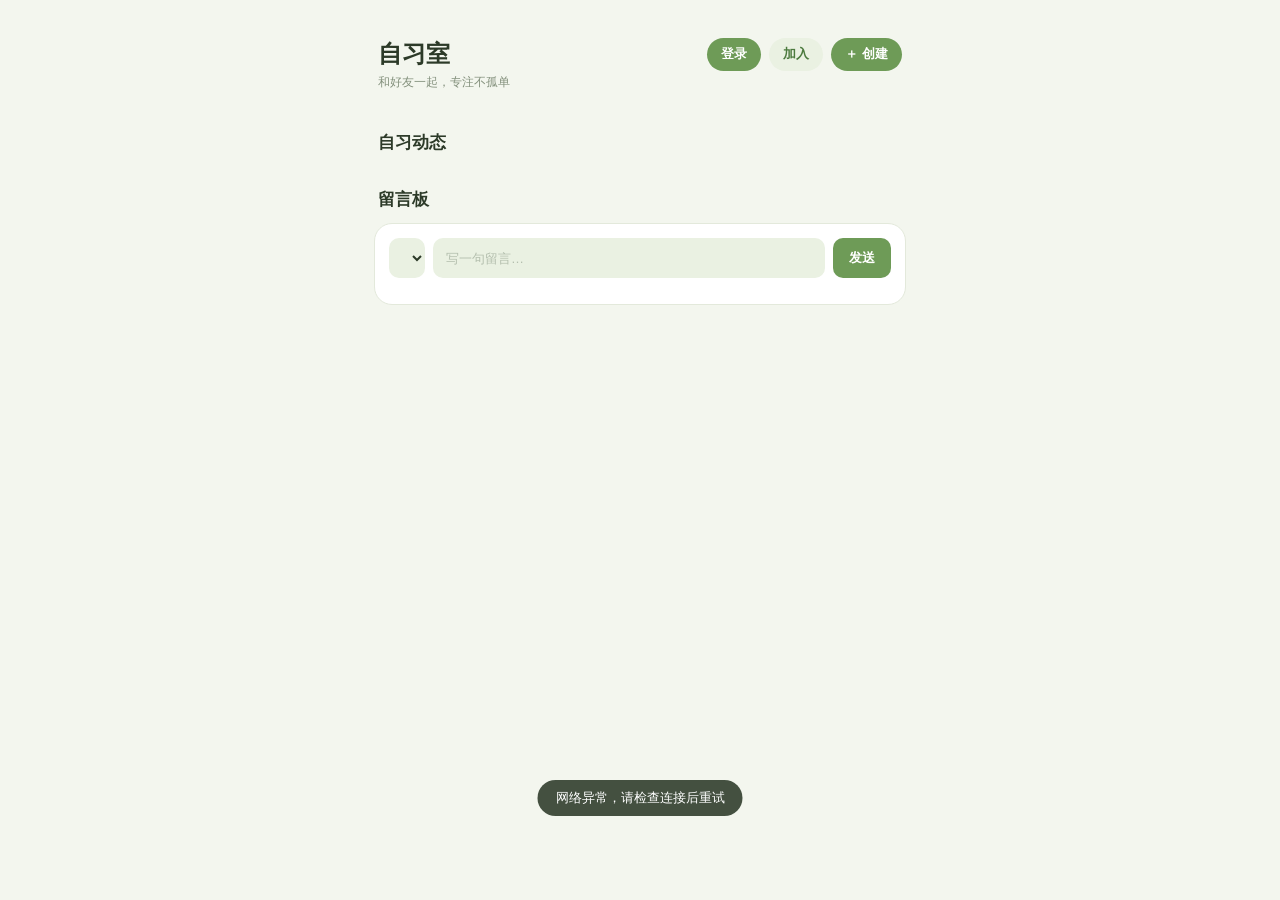
==== index.html @ 6e6fb8e7 "青番 Web：自习室（房间/留言/登录注册），统一 CloudBase 后端" ====
<!DOCTYPE html>
<html lang="zh-CN">
<head>
  <meta charset="UTF-8" />
  <meta name="viewport" content="width=device-width, initial-scale=1, viewport-fit=cover" />
  <title>自习室</title>
  <link rel="stylesheet" href="styles.css" />
</head>
<body>
  <main class="page">
    <!-- 顶栏 -->
    <div class="sr-head">
      <div class="sr-head__txt">
        <div class="sr-head__title">自习室</div>
        <div class="sr-head__sub">和好友一起，专注不孤单</div>
      </div>
      <div class="sr-head__actions">
        <button class="pill pill--ghost" id="userBtn" type="button">登录</button>
        <button class="pill pill--ghost" id="joinRoom" type="button">加入</button>
        <button class="pill pill--leaf" id="createRoom" type="button">＋ 创建</button>
      </div>
    </div>

    <!-- 我的自习室 -->
    <div id="mineWrap"></div>

    <!-- 自习动态 -->
    <div class="section-title">自习动态</div>
    <div class="feed" id="feed"></div>

    <!-- 留言板 -->
    <div class="section-title">留言板</div>
    <div class="board">
      <div class="board__row">
        <select class="board__room" id="boardRoom"></select>
        <input class="board__input" id="boardInput" placeholder="写一句留言…" maxlength="500" />
        <button class="board__send" id="boardSend" type="button">发送</button>
      </div>
      <div class="board__list" id="boardList"></div>
    </div>

    <!-- 好友的自习室 -->
    <div class="section-title" id="otherTitle" hidden>好友的自习室</div>
    <div class="rooms" id="otherRooms"></div>

    <div class="empty" id="empty" hidden>还没有自习室，点右上角「＋ 创建」开始吧</div>
    <div class="empty" id="loading">加载中...</div>
  </main>

  <!-- 创建弹窗 -->
  <div class="modal" id="createModal" hidden>
    <div class="modal__mask" data-close></div>
    <div class="modal__panel">
      <div class="modal__title">创建自习室</div>
      <div class="modal__hint">起个名字，选个主题，喊上好友一起学</div>
      <input class="modal__input" id="newName" placeholder="自习室名称" maxlength="60" />
      <div class="theme-row" id="themeRow">
        <button class="theme-chip is-on" data-theme="共学" type="button">📚<span>共学</span></button>
        <button class="theme-chip" data-theme="晨读" type="button">🌅<span>晨读</span></button>
        <button class="theme-chip" data-theme="冲刺" type="button">🔥<span>冲刺</span></button>
        <button class="theme-chip" data-theme="静心" type="button">🌙<span>静心</span></button>
      </div>
      <div class="modal__actions">
        <button class="modal__btn" data-close type="button">取消</button>
        <button class="modal__btn modal__btn--primary" id="doCreate" type="button">创建</button>
      </div>
    </div>
  </div>

  <!-- 确认弹窗（解散 / 退出） -->
  <div class="modal" id="confirmModal" hidden>
    <div class="modal__mask" data-close></div>
    <div class="modal__panel">
      <div class="modal__title" id="cfmTitle">删除自习室？</div>
      <div class="modal__hint" id="cfmText"></div>
      <div class="modal__actions">
        <button class="modal__btn" data-close type="button">取消</button>
        <button class="modal__btn modal__btn--danger" id="cfmOk" type="button">删除</button>
      </div>
    </div>
  </div>

  <script src="config.js"></script>
  <script src="auth.js"></script>
  <script src="api.js"></script>
  <script src="home.js"></script>
</body>
</html>
---- styles.css ----
/* 青番 Web · 视觉风格对齐鸿蒙端（青番绿主题：暖绿 + 衬线标题 + 大圆角卡片） */

:root {
  --leaf: #6e9b57;
  --leaf-deep: #4c7a3e;
  --leaf-soft: #dce8cf;
  --tomato: #e07a5f;
  --tomato-soft: #f6e1d6;
  --gold: #d9a441;

  --bg: #f3f6ee;
  --card: #ffffff;
  --surface2: #eaf1e2;
  --ink: #2c3a28;
  --ink2: #84917d;
  --ink3: #b4bfae;
  --line: #e3e9db;

  --radius: 18px;
  --radius-lg: 20px;
  --font-display: Georgia, "Times New Roman", "Songti SC", "SimSun", serif;
}

* { box-sizing: border-box; }

/* 关键：class 里的 display 会覆盖 hidden 属性，这里统一兜底 */
[hidden] { display: none !important; }

html, body {
  margin: 0;
  background: var(--bg);
  color: var(--ink);
  font-family: system-ui, -apple-system, "Segoe UI", "PingFang SC", "Microsoft YaHei", sans-serif;
  -webkit-font-smoothing: antialiased;
}

a { color: inherit; text-decoration: none; }
button { font-family: inherit; }

.page {
  max-width: 560px;
  margin: 0 auto;
  padding: 12px 14px 60px;
  min-height: 100vh;
}

/* 顶部栏 */
.topbar {
  position: sticky;
  top: 0;
  z-index: 10;
  display: flex;
  align-items: center;
  gap: 10px;
  height: 50px;
  padding: 0 4px;
  background: rgba(243, 246, 238, 0.92);
  backdrop-filter: blur(8px);
}
.topbar__back {
  width: 34px;
  height: 34px;
  border: none;
  background: transparent;
  font-size: 22px;
  color: var(--ink);
  cursor: pointer;
  border-radius: 10px;
}
.topbar__back:hover { background: var(--surface2); }
.topbar__title { font-family: var(--font-display); font-size: 19px; font-weight: 600; color: var(--ink); }

/* 首页头部（渐变卡） */
.banner {
  background: linear-gradient(135deg, var(--leaf-deep), var(--leaf));
  border-radius: var(--radius-lg);
  padding: 26px 20px;
  color: #fff;
}
.banner-title { font-family: var(--font-display); font-size: 24px; font-weight: 600; }
.banner-tip { margin-top: 6px; font-size: 13px; color: rgba(255, 255, 255, 0.88); }
.banner-actions { display: flex; gap: 12px; margin-top: 22px; }

.btn {
  flex: 1;
  height: 42px;
  line-height: 42px;
  text-align: center;
  border-radius: 999px;
  font-size: 15px;
  border: none;
  cursor: pointer;
}
.btn.primary { background: #fff; color: var(--leaf-deep); font-weight: 600; }
.btn.ghost {
  background: rgba(255, 255, 255, 0.16);
  color: #fff;
  border: 1px solid rgba(255, 255, 255, 0.55);
}

.section-title {
  margin: 22px 4px 12px;
  font-family: var(--font-display);
  font-size: 17px;
  font-weight: 600;
  color: var(--ink);
}

/* 房间列表 */
.room-list { display: flex; flex-direction: column; gap: 12px; }
.room-item {
  display: flex;
  align-items: center;
  justify-content: space-between;
  background: var(--card);
  border: 1px solid var(--line);
  border-radius: var(--radius);
  padding: 16px;
  cursor: pointer;
  transition: background 0.15s ease;
}
.room-item:hover { background: #fafcf6; }
.room-main { flex: 1; min-width: 0; }
.room-name {
  display: flex;
  align-items: center;
  gap: 8px;
  font-size: 15.5px;
  font-weight: 600;
  color: var(--ink);
}
.tag { font-size: 10.5px; border-radius: 999px; padding: 2px 8px; font-weight: 500; }
.tag.owner { color: var(--leaf-deep); background: var(--leaf-soft); }
.tag.locked { color: var(--ink2); background: var(--surface2); }
.room-meta { margin-top: 6px; font-size: 12px; color: var(--ink3); }
.arrow { font-size: 22px; color: var(--ink3); padding-left: 8px; }

.empty { text-align: center; color: var(--ink2); font-size: 13px; padding: 44px 20px; }

/* 表单页（创建 / 加入） */
.form-card {
  background: var(--card);
  border: 1px solid var(--line);
  border-radius: var(--radius-lg);
  padding: 20px 18px;
}
.label { font-size: 14px; color: var(--ink); margin-bottom: 8px; }
.label.no-margin { margin-bottom: 0; }
.input {
  width: 100%;
  height: 44px;
  background: var(--surface2);
  border: 1px solid transparent;
  border-radius: 12px;
  padding: 0 14px;
  font-size: 15px;
  color: var(--ink);
  outline: none;
  transition: border-color 0.15s ease, background 0.15s ease;
}
.input::placeholder { color: var(--ink3); }
.input:focus { border-color: var(--leaf); background: #fff; }
.input + .label { margin-top: 24px; }
.input.with-gap { margin-bottom: 16px; }

.switch-row { display: flex; align-items: center; justify-content: space-between; margin-top: 22px; }
.hint { font-size: 12px; color: var(--ink2); margin: 8px 0 16px; }

.switch {
  position: relative;
  width: 50px;
  height: 30px;
  border-radius: 15px;
  background: var(--ink3);
  border: none;
  cursor: pointer;
  transition: background 0.15s ease;
}
.switch.is-on { background: var(--leaf); }
.switch::after {
  content: "";
  position: absolute;
  top: 3px;
  left: 3px;
  width: 24px;
  height: 24px;
  border-radius: 50%;
  background: #fff;
  transition: transform 0.15s ease;
}
.switch.is-on::after { transform: translateX(20px); }

.submit {
  margin-top: 26px;
  height: 46px;
  line-height: 46px;
  text-align: center;
  border-radius: 999px;
  background: var(--leaf);
  color: #fff;
  font-size: 16px;
  font-weight: 600;
  border: none;
  width: 100%;
  cursor: pointer;
  transition: background 0.15s ease;
}
.submit:hover { background: var(--leaf-deep); }
.submit:disabled { opacity: 0.6; cursor: default; }

/* 房间详情 */
.room-card {
  background: var(--card);
  border: 1px solid var(--line);
  border-radius: var(--radius-lg);
  padding: 18px 16px;
}
.room-head { display: flex; align-items: center; gap: 8px; }
.room-head .room-name { font-family: var(--font-display); font-size: 20px; font-weight: 600; }
.room-sub { margin-top: 8px; font-size: 13px; color: var(--ink2); }
.link { color: var(--leaf-deep); margin-left: 6px; cursor: pointer; font-weight: 500; }

.members {
  margin-top: 12px;
  border-top: 1px solid var(--line);
  padding-top: 12px;
  display: flex;
  flex-direction: column;
  gap: 8px;
}
.member { display: flex; align-items: center; gap: 8px; }
.member-role {
  font-size: 11px;
  color: var(--ink2);
  background: var(--surface2);
  border-radius: 999px;
  padding: 2px 9px;
}
.member-role.owner { color: var(--leaf-deep); background: var(--leaf-soft); }
.member-id { font-size: 13px; color: var(--ink3); }

.room-actions { display: flex; gap: 10px; margin-top: 16px; }
.mini-btn {
  flex: 1;
  font-size: 13px;
  line-height: 36px;
  height: 36px;
  padding: 0;
  background: var(--leaf-soft);
  color: var(--leaf-deep);
  border-radius: 999px;
  border: none;
  cursor: pointer;
  font-weight: 500;
}
.mini-btn.danger { background: var(--tomato-soft); color: var(--tomato); }
.mini-btn:hover { filter: brightness(0.97); }

/* 交流列表 */
.list { display: flex; flex-direction: column; gap: 12px; }
.item {
  display: flex;
  gap: 10px;
  background: var(--card);
  border: 1px solid var(--line);
  border-radius: var(--radius);
  padding: 14px;
}
.avatar {
  flex: none;
  width: 38px;
  height: 38px;
  border-radius: 50%;
  background: var(--leaf-soft);
  display: flex;
  align-items: center;
  justify-content: center;
  overflow: hidden;
}
.avatar-img { width: 38px; height: 38px; object-fit: cover; }
.avatar-text { font-size: 13px; color: var(--leaf-deep); font-weight: 600; padding: 0 3px; overflow: hidden; white-space: nowrap; text-overflow: ellipsis; }

.body { flex: 1; min-width: 0; }
.head { display: flex; align-items: center; gap: 6px; margin-bottom: 4px; }
.nickname { font-size: 14px; font-weight: 600; color: var(--ink); }
.role { font-size: 10.5px; border-radius: 999px; padding: 2px 8px; }
.role-admin { color: var(--tomato); background: var(--tomato-soft); }
.role-user { color: var(--leaf-deep); background: var(--leaf-soft); }
.role-visitor { color: var(--ink2); background: var(--surface2); }

.text { font-size: 15px; color: var(--ink); line-height: 1.55; word-break: break-word; white-space: pre-wrap; }
.reply-to { color: var(--leaf-deep); font-weight: 500; }

.meta { margin-top: 8px; display: flex; align-items: center; justify-content: space-between; }
.time { font-size: 11px; color: var(--ink3); }
.actions { display: flex; gap: 16px; }
.action { font-size: 12px; color: var(--ink2); cursor: pointer; user-select: none; }
.action:hover { color: var(--leaf-deep); }
.action.liked, .action.delete { color: var(--tomato); }

.tip { text-align: center; color: var(--ink3); font-size: 13px; padding: 22px 0; }

/* 底部输入区 */
.footer {
  position: fixed;
  left: 0;
  right: 0;
  bottom: 0;
  background: #fff;
  border-top: 1px solid var(--line);
  padding: 10px 14px calc(10px + env(safe-area-inset-bottom));
  max-width: 560px;
  margin: 0 auto;
}
.reply-bar {
  display: flex;
  align-items: center;
  justify-content: space-between;
  font-size: 12px;
  color: var(--leaf-deep);
  margin-bottom: 6px;
}
.reply-cancel { color: var(--ink3); cursor: pointer; }
.nickname-input {
  width: 100%;
  height: 34px;
  background: var(--surface2);
  border: none;
  border-radius: 10px;
  padding: 0 12px;
  font-size: 13px;
  color: var(--ink);
  margin-bottom: 8px;
  outline: none;
}
.input-row { display: flex; align-items: flex-end; gap: 10px; }
.content-input {
  flex: 1;
  min-height: 38px;
  max-height: 120px;
  background: var(--surface2);
  border: none;
  border-radius: 12px;
  padding: 9px 12px;
  font-size: 14px;
  color: var(--ink);
  resize: none;
  outline: none;
  font-family: inherit;
}
.submit-btn {
  flex: none;
  height: 38px;
  padding: 0 20px;
  border: none;
  border-radius: 999px;
  background: var(--leaf);
  color: #fff;
  font-size: 14px;
  font-weight: 600;
  cursor: pointer;
}
.submit-btn:hover { background: var(--leaf-deep); }
.submit-btn:disabled { opacity: 0.6; cursor: default; }

/* Toast */
.toast {
  position: fixed;
  left: 50%;
  bottom: 84px;
  transform: translate(-50%, 8px);
  background: rgba(44, 58, 40, 0.88);
  color: #fff;
  font-size: 13px;
  padding: 9px 18px;
  border-radius: 999px;
  opacity: 0;
  transition: opacity 0.2s ease, transform 0.2s ease;
  pointer-events: none;
  z-index: 999;
}
.toast.is-show { opacity: 1; transform: translate(-50%, 0); }

/* ===== 首页：鸿蒙端 StudyRoom 布局 ===== */

.sr-head {
  display: flex;
  align-items: flex-start;
  justify-content: space-between;
  gap: 12px;
  padding: 14px 4px 18px;
}
.sr-head__title { font-family: var(--font-display); font-size: 24px; font-weight: 600; color: var(--ink); }
.sr-head__sub { margin-top: 4px; font-size: 12px; color: var(--ink2); }
.sr-head__actions { display: flex; gap: 8px; flex: none; }

.pill {
  border: none;
  border-radius: 999px;
  font-size: 12.5px;
  font-weight: 600;
  padding: 8px 14px;
  cursor: pointer;
}
.pill--leaf { background: var(--leaf); color: #fff; }
.pill--leaf:hover { background: var(--leaf-deep); }
.pill--ghost { background: var(--surface2); color: var(--leaf-deep); }
.pill--ghost:hover { background: var(--leaf-soft); }

/* 我的自习室 · 渐变卡 */
.mine-card {
  background: linear-gradient(135deg, var(--leaf-deep), var(--leaf));
  border-radius: var(--radius-lg);
  padding: 18px;
  color: #fff;
  margin-bottom: 14px;
  cursor: pointer;
}
.mine-card__top { display: flex; align-items: center; gap: 8px; }
.mine-card__name { font-family: var(--font-display); font-size: 17px; font-weight: 600; flex: 1; min-width: 0; overflow: hidden; text-overflow: ellipsis; white-space: nowrap; }
.mine-card__badge {
  flex: none;
  font-size: 11px;
  color: rgba(255, 255, 255, 0.92);
  background: rgba(255, 255, 255, 0.18);
  border-radius: 999px;
  padding: 3px 10px;
}
.mine-card__x { flex: none; font-size: 13px; color: rgba(255, 255, 255, 0.9); padding: 2px 4px; }
.mine-card__sub { margin-top: 4px; font-size: 12px; color: rgba(255, 255, 255, 0.85); }
.mine-card__members { display: flex; gap: 8px; margin-top: 14px; }
.mine-card__avatar {
  width: 36px;
  height: 36px;
  border-radius: 50%;
  display: flex;
  align-items: center;
  justify-content: center;
  font-size: 14px;
  font-weight: 600;
  color: #fff;
  background: rgba(255, 255, 255, 0.22);
  border: 2px solid rgba(255, 255, 255, 0.5);
}
.mine-card__avatar.is-me { background: #fff; color: var(--leaf-deep); }
.mine-card__foot {
  display: flex;
  align-items: center;
  justify-content: space-between;
  margin-top: 14px;
  padding-top: 12px;
  border-top: 1px solid rgba(255, 255, 255, 0.18);
}
.mine-card__meta { font-size: 11.5px; color: rgba(255, 255, 255, 0.85); }
.mine-card__go {
  border: none;
  border-radius: 999px;
  background: #fff;
  color: var(--leaf-deep);
  font-size: 12.5px;
  font-weight: 600;
  padding: 7px 15px;
  cursor: pointer;
}

/* 自习动态 */
.feed { display: flex; flex-direction: column; gap: 10px; }
.feed__row {
  display: flex;
  align-items: center;
  gap: 10px;
  background: var(--card);
  border: 1px solid var(--line);
  border-radius: 14px;
  padding: 12px 14px;
}
.feed__icon {
  flex: none;
  width: 30px;
  height: 30px;
  border-radius: 9px;
  background: var(--leaf-soft);
  display: flex;
  align-items: center;
  justify-content: center;
  font-size: 15px;
}
.feed__text { flex: 1; min-width: 0; font-size: 12.5px; color: var(--ink); }
.feed__time { flex: none; font-size: 10.5px; color: var(--ink3); }

/* 留言板 */
.board {
  background: var(--card);
  border: 1px solid var(--line);
  border-radius: var(--radius);
  padding: 14px;
}
.board__row { display: flex; gap: 8px; }
.board__room {
  flex: none;
  max-width: 120px;
  height: 40px;
  background: var(--surface2);
  border: none;
  border-radius: 10px;
  padding: 0 8px;
  font-size: 13px;
  color: var(--ink);
  outline: none;
}
.board__input {
  flex: 1;
  min-width: 0;
  height: 40px;
  background: var(--surface2);
  border: 1px solid transparent;
  border-radius: 10px;
  padding: 0 12px;
  font-size: 13px;
  color: var(--ink);
  outline: none;
}
.board__input::placeholder { color: var(--ink3); }
.board__input:focus { border-color: var(--leaf); background: #fff; }
.board__send {
  flex: none;
  border: none;
  border-radius: 10px;
  background: var(--leaf);
  color: #fff;
  font-size: 13px;
  font-weight: 600;
  padding: 0 16px;
  cursor: pointer;
}
.board__send:hover { background: var(--leaf-deep); }
.board__send:disabled { opacity: 0.6; cursor: default; }

.board__list { margin-top: 12px; display: flex; flex-direction: column; gap: 10px; }
.board-msg { display: flex; gap: 10px; }
.board-msg__avatar {
  flex: none;
  width: 32px;
  height: 32px;
  border-radius: 50%;
  background: var(--leaf-soft);
  color: var(--leaf-deep);
  font-size: 13px;
  font-weight: 600;
  display: flex;
  align-items: center;
  justify-content: center;
}
.board-msg__body { flex: 1; min-width: 0; }
.board-msg__head { display: flex; align-items: baseline; justify-content: space-between; gap: 10px; }
.board-msg__nick { font-size: 12.5px; font-weight: 600; color: var(--ink); }
.board-msg__time { flex: none; font-size: 10.5px; color: var(--ink3); }
.board-msg__text { margin-top: 3px; font-size: 13px; line-height: 1.55; color: var(--ink); word-break: break-word; white-space: pre-wrap; }

/* 好友的自习室 */
.rooms { display: flex; flex-direction: column; gap: 10px; }
.room-card2 {
  display: flex;
  align-items: center;
  gap: 12px;
  background: var(--card);
  border: 1px solid var(--line);
  border-radius: var(--radius);
  padding: 14px 16px;
}
.room-card2__emoji {
  flex: none;
  width: 44px;
  height: 44px;
  border-radius: 13px;
  background: var(--surface2);
  display: flex;
  align-items: center;
  justify-content: center;
  font-size: 22px;
}
.room-card2__body { flex: 1; min-width: 0; }
.room-card2__name {
  display: flex;
  align-items: center;
  gap: 6px;
  font-size: 14.5px;
  font-weight: 600;
  color: var(--ink);
}
.room-card2__meta { margin-top: 4px; font-size: 11.5px; color: var(--ink3); }
.room-card2__go {
  flex: none;
  border: none;
  border-radius: 999px;
  background: var(--leaf);
  color: #fff;
  font-size: 12.5px;
  font-weight: 600;
  padding: 7px 14px;
  cursor: pointer;
}
.room-card2__go:hover { background: var(--leaf-deep); }
.room-card2__x { flex: none; font-size: 13px; color: var(--ink3); padding: 2px 2px; cursor: pointer; }

/* 弹窗 */
.modal { position: fixed; inset: 0; z-index: 100; display: flex; align-items: center; justify-content: center; }
.modal__mask { position: absolute; inset: 0; background: rgba(30, 40, 26, 0.42); }
.modal__panel {
  position: relative;
  width: 300px;
  max-width: 88vw;
  background: var(--card);
  border-radius: 22px;
  padding: 22px;
  box-shadow: 0 18px 50px rgba(30, 40, 26, 0.22);
}
.modal__title { font-family: var(--font-display); font-size: 17px; font-weight: 600; color: var(--ink); }
.modal__hint { margin-top: 8px; font-size: 12.5px; color: var(--ink2); line-height: 1.5; }
.modal__input {
  width: 100%;
  height: 46px;
  margin-top: 14px;
  background: var(--surface2);
  border: 1px solid transparent;
  border-radius: 12px;
  padding: 0 14px;
  font-size: 14px;
  color: var(--ink);
  outline: none;
}
.modal__input:focus { border-color: var(--leaf); background: #fff; }

.theme-row { display: flex; gap: 8px; margin-top: 14px; }
.theme-chip {
  flex: 1;
  display: flex;
  flex-direction: column;
  align-items: center;
  gap: 5px;
  padding: 10px 0;
  border-radius: 12px;
  background: var(--surface2);
  border: 1px solid var(--line);
  font-size: 11px;
  color: var(--ink3);
  cursor: pointer;
}
.theme-chip span { font-size: 11px; }
.theme-chip.is-on {
  background: var(--leaf-soft);
  border: 1.5px solid var(--leaf);
  color: var(--leaf-deep);
}

.modal__actions { display: flex; gap: 10px; margin-top: 18px; }
.modal__btn {
  flex: 1;
  height: 44px;
  border-radius: 12px;
  border: 1px solid var(--line);
  background: #fff;
  color: var(--ink2);
  font-size: 14px;
  cursor: pointer;
}
.modal__btn--primary { background: var(--leaf); border-color: var(--leaf); color: #fff; font-weight: 600; }
.modal__btn--primary:hover { background: var(--leaf-deep); }
.modal__btn--danger { background: var(--tomato); border-color: var(--tomato); color: #fff; font-weight: 600; }

/* ===== 登录 / 注册（对齐鸿蒙端 Login.ets） ===== */

.login-body {
  background: linear-gradient(180deg, #f7faf2, #eaf1e2);
  min-height: 100vh;
}
.login {
  max-width: 560px;
  margin: 0 auto;
  padding: 0 0 40px;
  min-height: 100vh;
  display: flex;
  flex-direction: column;
}
.login__brand {
  flex: 1;
  min-height: 30vh;
  display: flex;
  flex-direction: column;
  align-items: center;
  justify-content: center;
  padding-top: 20px;
}
.login__tomato { font-size: 64px; line-height: 1; animation: sway 3s ease-in-out infinite; }
@keyframes sway { 0%, 100% { transform: rotate(-3deg); } 50% { transform: rotate(3deg); } }
.login__name {
  margin-top: 8px;
  font-family: var(--font-display);
  font-size: 30px;
  font-weight: 600;
  letter-spacing: 1.4px;
  color: var(--ink);
}
.login__slogan { margin-top: 8px; font-size: 11px; letter-spacing: 3.7px; color: var(--ink3); }

.login__panel { width: 100%; padding: 0 34px; box-sizing: border-box; }

.tabs {
  display: flex;
  gap: 4px;
  padding: 4px;
  border-radius: 14px;
  background: var(--surface2);
  margin-bottom: 16px;
}
.tab {
  flex: 1;
  height: 40px;
  border: none;
  border-radius: 11px;
  background: transparent;
  font-size: 13.5px;
  color: var(--ink2);
  cursor: pointer;
}
.tab.is-on { background: #fff; color: var(--leaf-deep); font-weight: 700; }

.field {
  display: flex;
  align-items: center;
  height: 50px;
  padding: 0 16px;
  background: #fff;
  border: 1px solid var(--line);
  border-radius: 14px;
  margin-top: 12px;
}
.field__prefix { flex: none; width: 26px; font-size: 13px; color: var(--ink3); }
.field__input {
  flex: 1;
  min-width: 0;
  height: 100%;
  border: none;
  background: transparent;
  outline: none;
  font-size: 15px;
  color: var(--ink);
  letter-spacing: 1px;
}
.field__input::placeholder { color: var(--ink3); letter-spacing: 0; }
.code-btn {
  flex: none;
  border: none;
  background: transparent;
  color: var(--leaf-deep);
  font-size: 12px;
  cursor: pointer;
}
.code-btn:disabled { color: var(--ink3); cursor: default; }

.login__btn {
  width: 100%;
  height: 50px;
  margin-top: 18px;
  border: none;
  border-radius: 14px;
  background: var(--leaf);
  color: #fff;
  font-size: 15px;
  font-weight: 700;
  letter-spacing: 4px;
  cursor: pointer;
  box-shadow: 0 10px 24px rgba(110, 155, 87, 0.32);
}
.login__btn:hover { background: var(--leaf-deep); }
.login__btn:disabled { opacity: 0.7; cursor: default; }

.login__demo { margin-top: 8px; text-align: center; font-size: 11px; color: var(--ink3); }
.login__agree { margin-top: 14px; text-align: center; font-size: 11px; color: var(--ink3); }
.login__logged { font-size: 14px; color: var(--ink); margin-bottom: 8px; }
.login__logged b { color: var(--leaf-deep); }

@media (min-width: 560px) {
  .page { padding-top: 24px; }
}
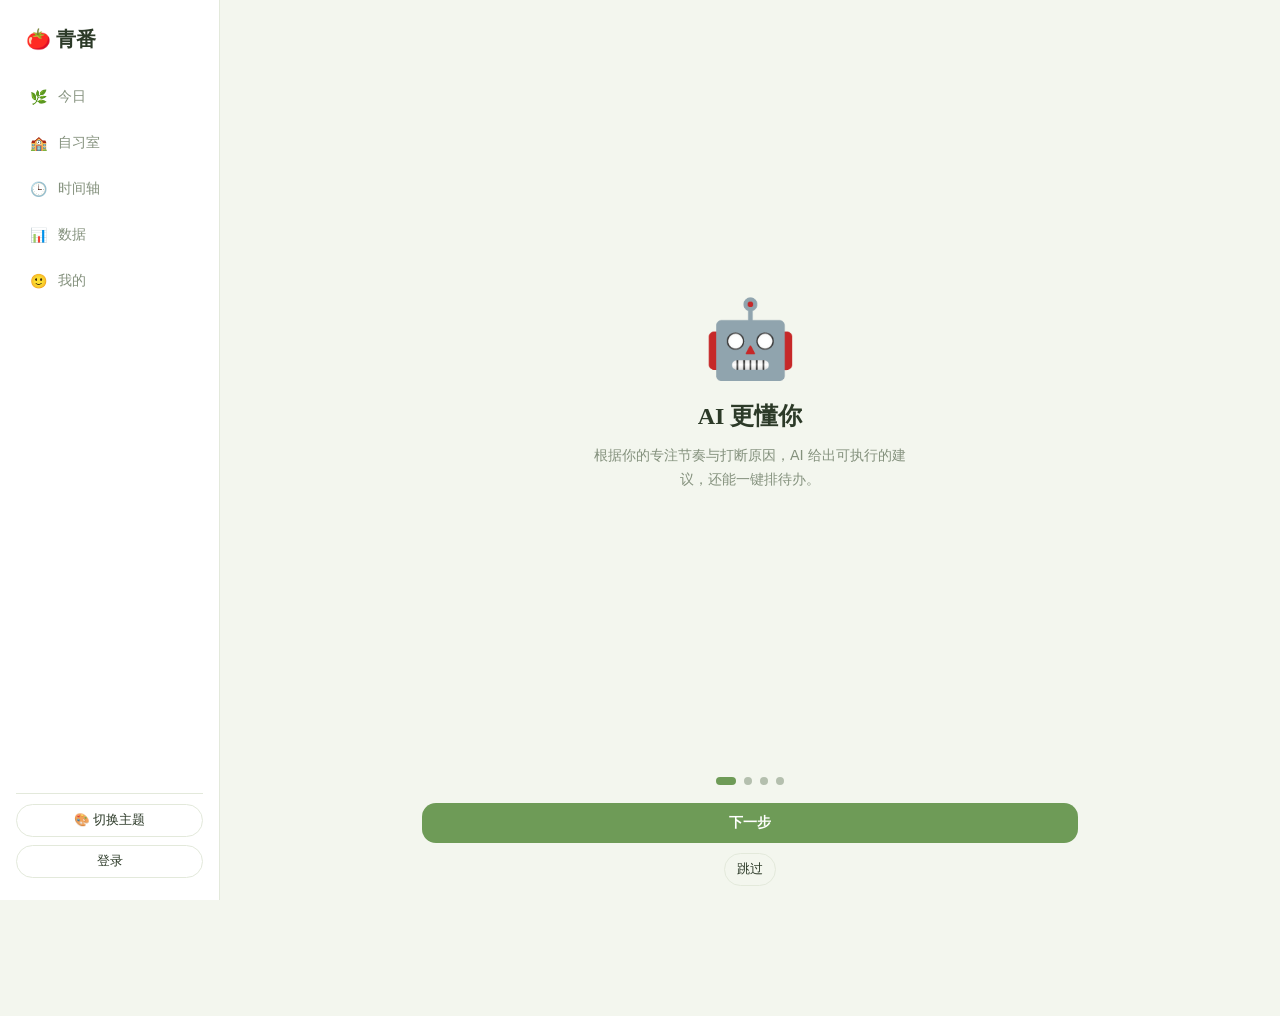
==== commit 41e9596b: "fix: 默认入口跳转到统一应用 app.html，旧自习室页改为 studyroom.html" ====
--- a/index.html
+++ b/index.html
@@ -2,87 +2,12 @@
 <html lang="zh-CN">
 <head>
   <meta charset="UTF-8" />
-  <meta name="viewport" content="width=device-width, initial-scale=1, viewport-fit=cover" />
-  <title>自习室</title>
-  <link rel="stylesheet" href="styles.css" />
+  <meta name="viewport" content="width=device-width, initial-scale=1" />
+  <title>青番 · AI 番茄钟</title>
+  <meta http-equiv="refresh" content="0; url=app.html" />
+  <script>location.replace('app.html');</script>
 </head>
 <body>
-  <main class="page">
-    <!-- 顶栏 -->
-    <div class="sr-head">
-      <div class="sr-head__txt">
-        <div class="sr-head__title">自习室</div>
-        <div class="sr-head__sub">和好友一起，专注不孤单</div>
-      </div>
-      <div class="sr-head__actions">
-        <button class="pill pill--ghost" id="userBtn" type="button">登录</button>
-        <button class="pill pill--ghost" id="joinRoom" type="button">加入</button>
-        <button class="pill pill--leaf" id="createRoom" type="button">＋ 创建</button>
-      </div>
-    </div>
-
-    <!-- 我的自习室 -->
-    <div id="mineWrap"></div>
-
-    <!-- 自习动态 -->
-    <div class="section-title">自习动态</div>
-    <div class="feed" id="feed"></div>
-
-    <!-- 留言板 -->
-    <div class="section-title">留言板</div>
-    <div class="board">
-      <div class="board__row">
-        <select class="board__room" id="boardRoom"></select>
-        <input class="board__input" id="boardInput" placeholder="写一句留言…" maxlength="500" />
-        <button class="board__send" id="boardSend" type="button">发送</button>
-      </div>
-      <div class="board__list" id="boardList"></div>
-    </div>
-
-    <!-- 好友的自习室 -->
-    <div class="section-title" id="otherTitle" hidden>好友的自习室</div>
-    <div class="rooms" id="otherRooms"></div>
-
-    <div class="empty" id="empty" hidden>还没有自习室，点右上角「＋ 创建」开始吧</div>
-    <div class="empty" id="loading">加载中...</div>
-  </main>
-
-  <!-- 创建弹窗 -->
-  <div class="modal" id="createModal" hidden>
-    <div class="modal__mask" data-close></div>
-    <div class="modal__panel">
-      <div class="modal__title">创建自习室</div>
-      <div class="modal__hint">起个名字，选个主题，喊上好友一起学</div>
-      <input class="modal__input" id="newName" placeholder="自习室名称" maxlength="60" />
-      <div class="theme-row" id="themeRow">
-        <button class="theme-chip is-on" data-theme="共学" type="button">📚<span>共学</span></button>
-        <button class="theme-chip" data-theme="晨读" type="button">🌅<span>晨读</span></button>
-        <button class="theme-chip" data-theme="冲刺" type="button">🔥<span>冲刺</span></button>
-        <button class="theme-chip" data-theme="静心" type="button">🌙<span>静心</span></button>
-      </div>
-      <div class="modal__actions">
-        <button class="modal__btn" data-close type="button">取消</button>
-        <button class="modal__btn modal__btn--primary" id="doCreate" type="button">创建</button>
-      </div>
-    </div>
-  </div>
-
-  <!-- 确认弹窗（解散 / 退出） -->
-  <div class="modal" id="confirmModal" hidden>
-    <div class="modal__mask" data-close></div>
-    <div class="modal__panel">
-      <div class="modal__title" id="cfmTitle">删除自习室？</div>
-      <div class="modal__hint" id="cfmText"></div>
-      <div class="modal__actions">
-        <button class="modal__btn" data-close type="button">取消</button>
-        <button class="modal__btn modal__btn--danger" id="cfmOk" type="button">删除</button>
-      </div>
-    </div>
-  </div>
-
-  <script src="config.js"></script>
-  <script src="auth.js"></script>
-  <script src="api.js"></script>
-  <script src="home.js"></script>
+  正在进入青番… 若未自动跳转，请点 <a href="app.html">这里</a>。
 </body>
 </html>
